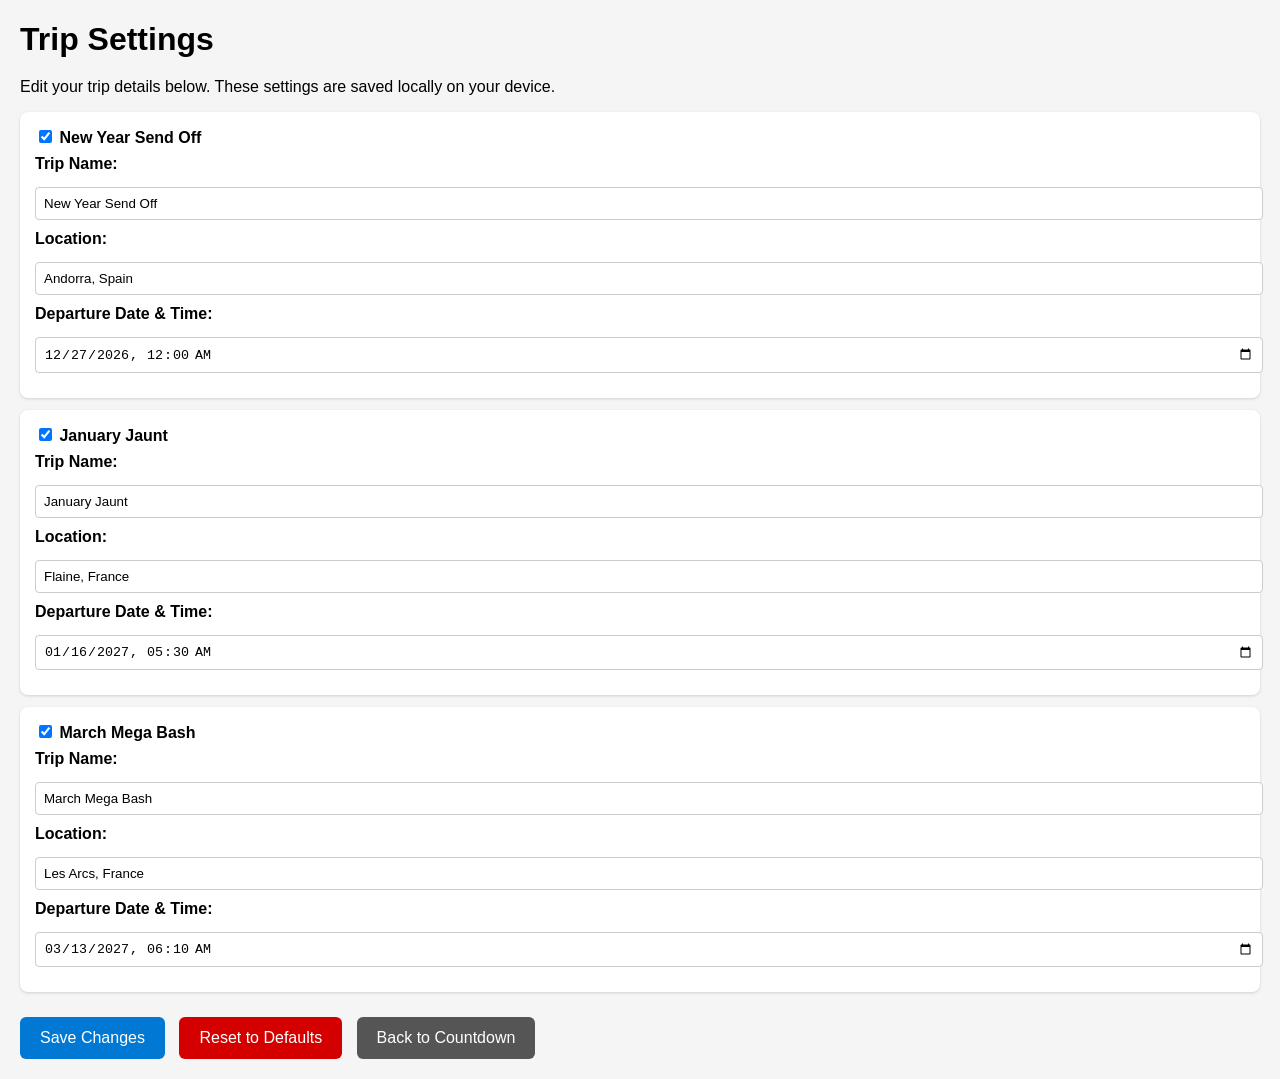
==== settings.html @ df470171 "Reworked" ====
<!DOCTYPE html>
<html lang="en">

<head>
    <meta charset="UTF-8">
    <title>Trip Settings</title>
    <meta name="viewport" content="width=device-width, initial-scale=1">

    <link rel="stylesheet" href="styles/settings.css">

    <style>
        body {
            font-family: Arial, sans-serif;
            margin: 20px;
            background: #f5f5f5;
        }

        h1 {
            margin-bottom: 20px;
        }

        .trip-row {
            background: white;
            padding: 15px;
            margin-bottom: 12px;
            border-radius: 8px;
            box-shadow: 0 1px 3px rgba(0, 0, 0, 0.15);
        }

        .trip-row label {
            font-weight: bold;
            display: block;
            margin-bottom: 8px;
        }

        .trip-row input[type="text"],
        .trip-row input[type="datetime-local"] {
            width: 100%;
            padding: 8px;
            margin-top: 6px;
            margin-bottom: 10px;
            border-radius: 4px;
            border: 1px solid #ccc;
        }

        .buttons {
            margin-top: 25px;
        }

        button {
            padding: 12px 20px;
            font-size: 16px;
            border: none;
            border-radius: 6px;
            cursor: pointer;
            margin-right: 10px;
        }

        #saveBtn {
            background: #0078d4;
            color: white;
        }

        #resetBtn {
            background: #d40000;
            color: white;
        }

        #backBtn {
            background: #555;
            color: white;
        }
    </style>
</head>

<body>

    <h1>Trip Settings</h1>

    <p>Edit your trip details below. These settings are saved locally on your device.</p>

    <div id="settingsContainer"></div>

    <div class="buttons">
        <button id="saveBtn" onclick="saveSettings()">Save Changes</button>
        <button id="resetBtn" onclick="resetToDefaults()">Reset to Defaults</button>
        <button id="backBtn" onclick="goBack()">Back to Countdown</button>
    </div>

    <script src="scripts/data.js"></script>
    <script src="scripts/settings.js"></script>

    <script>
        if ("serviceWorker" in navigator) {
            navigator.serviceWorker.register("/countdown/service-worker.js");
        }
    </script>


</body>

</html>
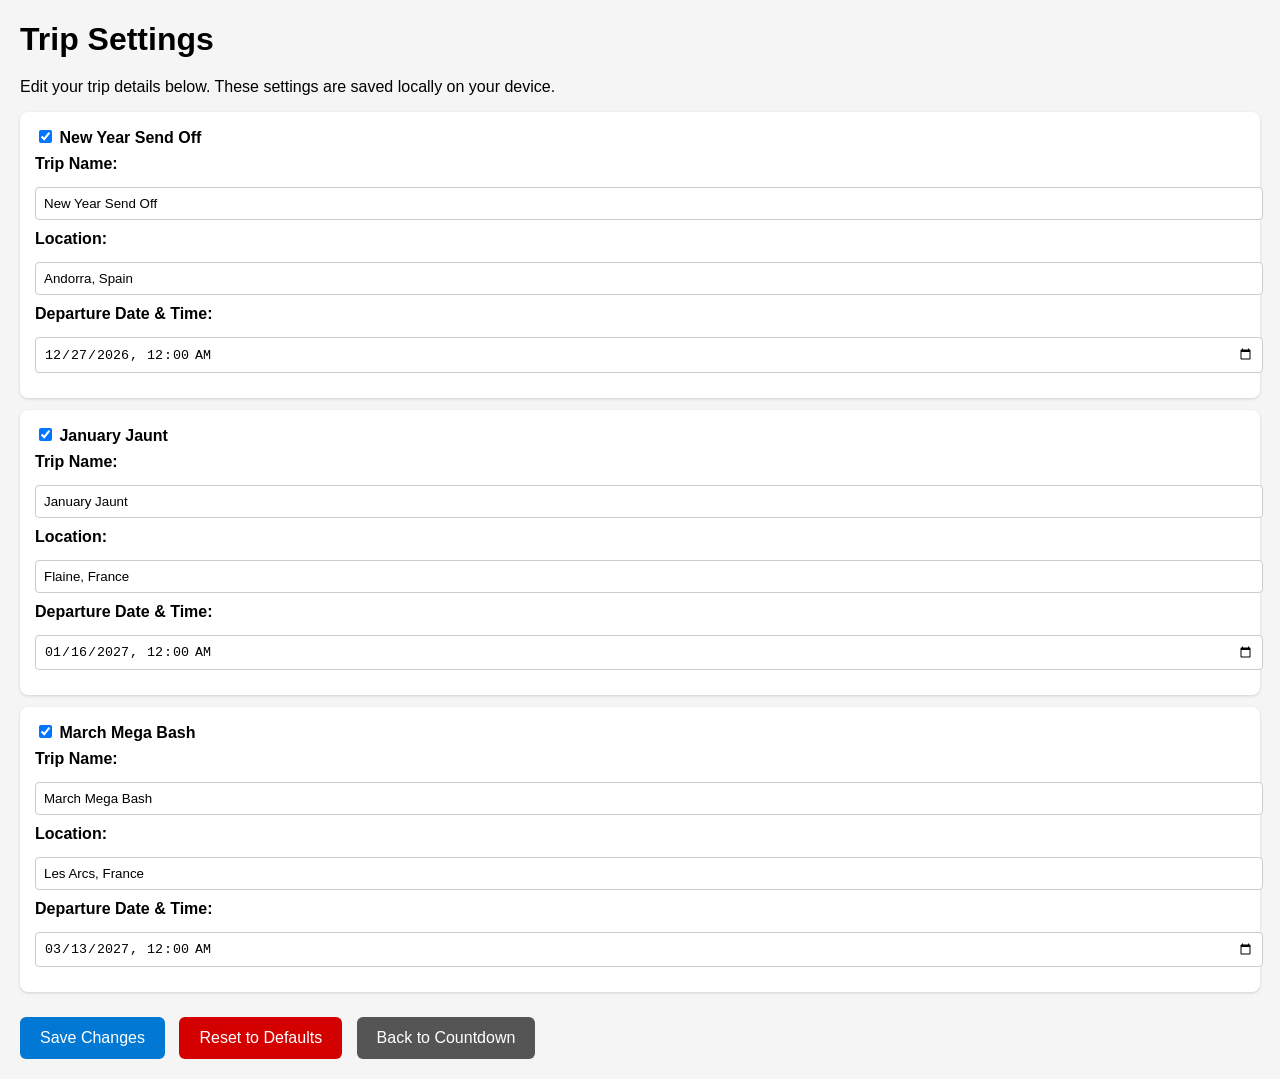
==== commit c4e79337: "Project cleanup. Removed the countdown_reponsive.css, snow2 etc. taking the latest versions and rena" ====
--- a/settings.html
+++ b/settings.html
@@ -1,10 +1,22 @@
 <!DOCTYPE html>
 <html lang="en">
+<!-- ==============================================================================
+Project: Countdown PWA 
+Author:  David Bridge
+Notes:
+- Settings manager for the project
+- Cached assets are managed in service-worker.js.
+- Update CACHE_NAME when changing cached resources.
+============================================================================== -->
 
 <head>
     <meta charset="UTF-8">
-    <title>Trip Settings</title>
     <meta name="viewport" content="width=device-width, initial-scale=1">
+
+    <title>Settings | Travel Countdown PWA</title>
+
+    <meta name="robots" content="noindex">
+    <meta name="application-name" content="Countdown">
 
     <link rel="stylesheet" href="styles/settings.css">
 
